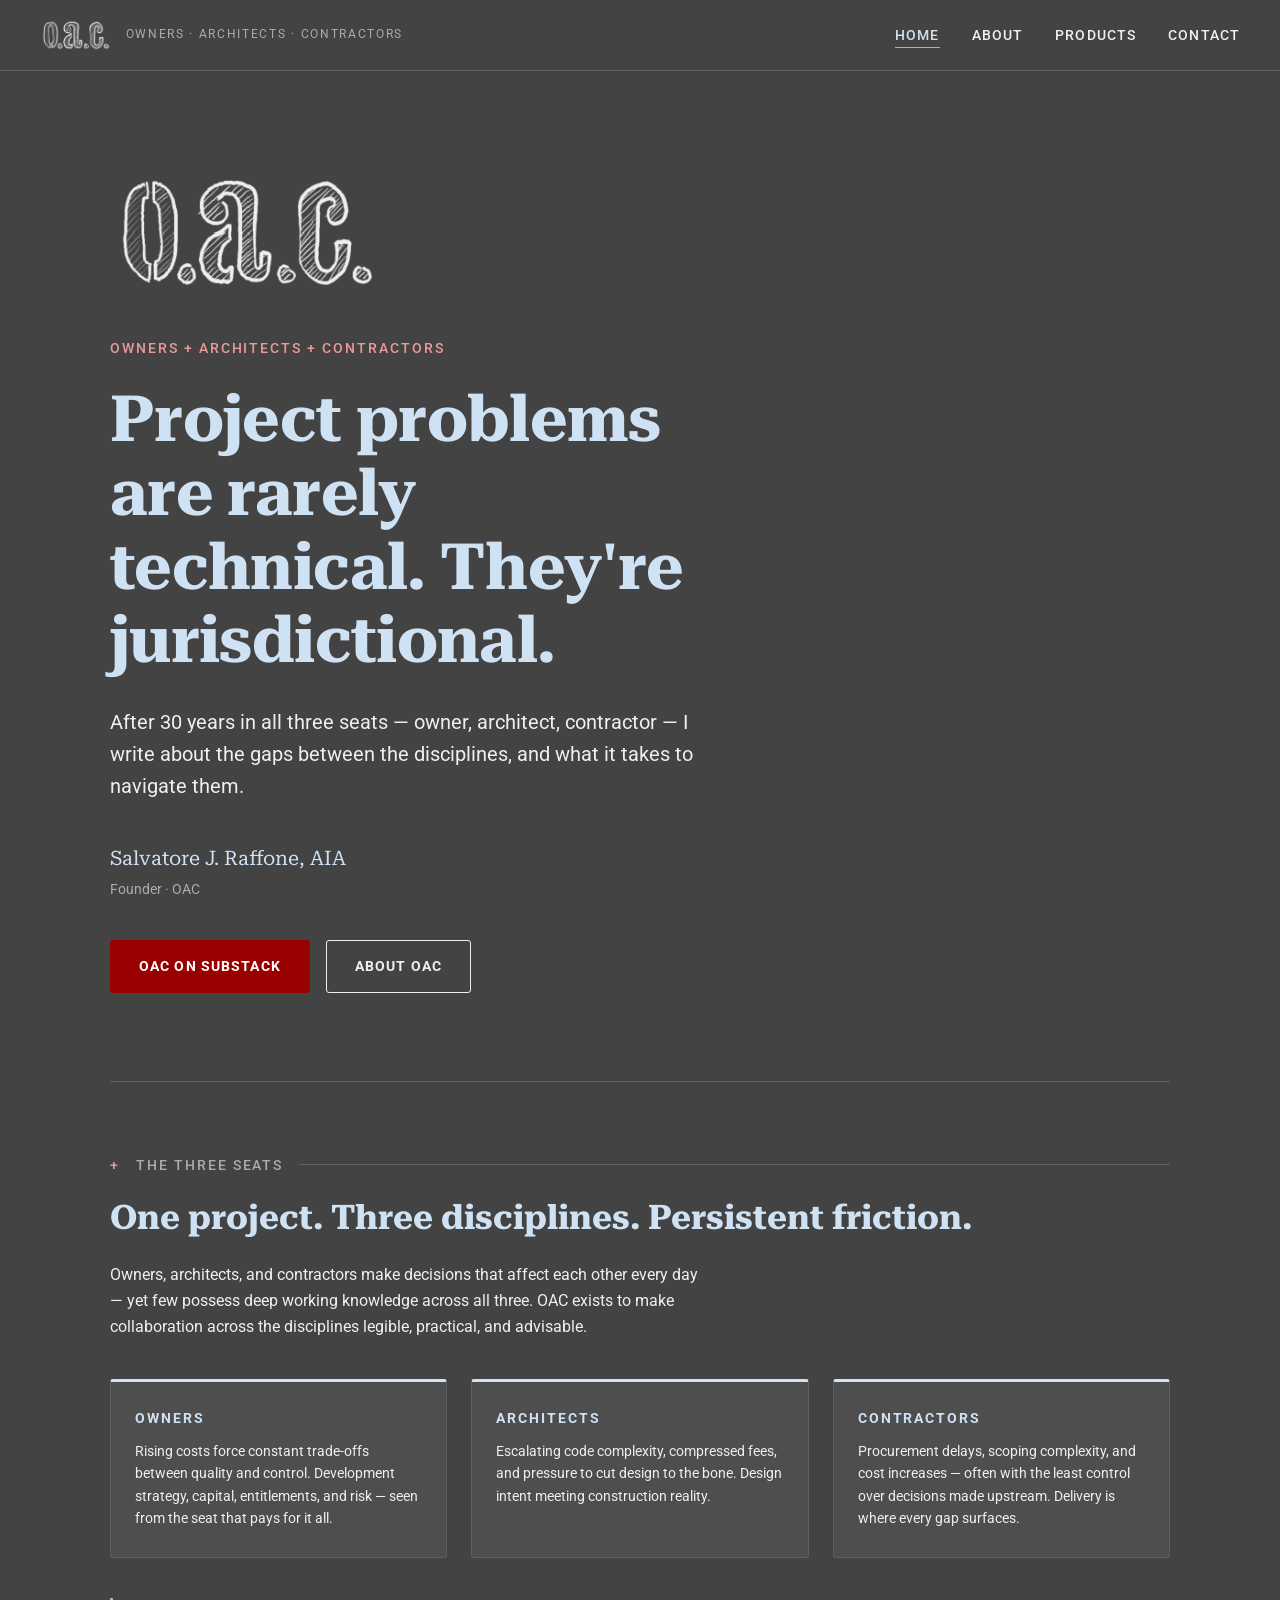
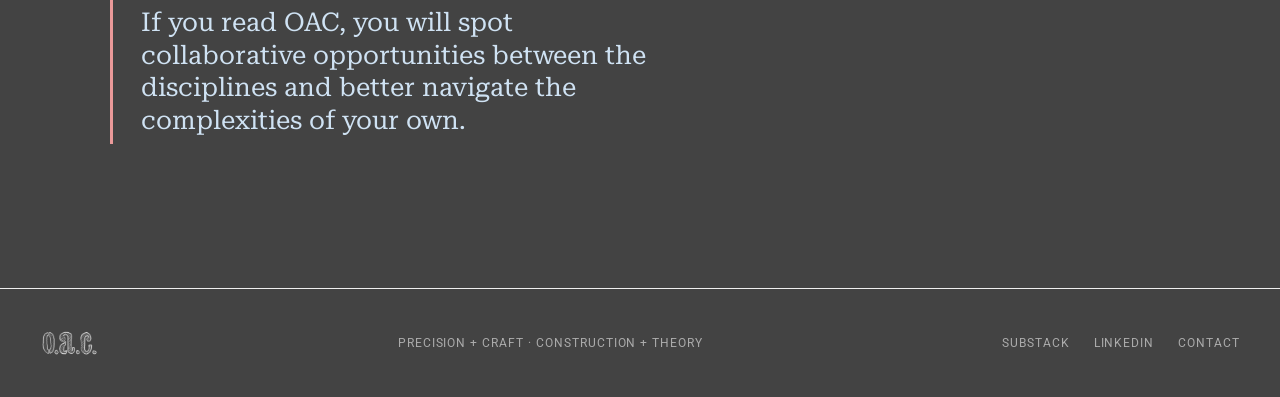
==== index.html @ 72e9e720 "Add files via upload" ====
<!DOCTYPE html>
<html lang="en" data-theme="dark">
<head>
<meta charset="UTF-8">
<meta name="viewport" content="width=device-width, initial-scale=1.0">
<title>OAC — Owner · Architect · Contractor</title>
<link rel="icon" type="image/png" sizes="32x32" href="assets/icons/favicon-32.png">
<link rel="icon" type="image/png" sizes="16x16" href="assets/icons/favicon-16.png">
<link rel="apple-touch-icon" sizes="180x180" href="assets/icons/apple-touch-icon-180.png">
<link rel="manifest" href="site.webmanifest">
<meta name="theme-color" content="#434343">
<meta name="apple-mobile-web-app-capable" content="yes">
<meta name="apple-mobile-web-app-status-bar-style" content="black-translucent">
<meta name="apple-mobile-web-app-title" content="OAC">
<link rel="stylesheet" href="_ds/oac-design-system-d73471cf-1b62-492b-b263-cdf542d53467/styles.css">
<link rel="stylesheet" href="site.css">
</head>
<body>

<header class="site-nav">
  <a class="brand" href="index.html">
    <img src="assets/oac-logomark-white-transparent.png" alt="OAC">
    <span>Owners · Architects · Contractors</span>
  </a>
  <nav>
    <ul>
      <li><a href="index.html" aria-current="page">Home</a></li>
      <li><a href="about.html">About</a></li>
      <li><a href="products.html">Products</a></li>
      <li><a href="contact.html">Contact</a></li>
    </ul>
  </nav>
</header>

<main class="page">

  <section class="hero" data-screen-label="Home hero">
    <img class="mark" src="assets/oac-logomark-white-transparent.png" alt="OAC logomark">
    <p class="disciplines">Owners + Architects + Contractors</p>
    <h1>Project problems are rarely technical. They're jurisdictional.</h1>
    <p class="lede">After 30 years in all three seats — owner, architect, contractor — I write about the gaps between the disciplines, and what it takes to navigate them.</p>
    <p class="byline">Salvatore J. Raffone, AIA<small>Founder · OAC</small></p>
    <div class="btn-row">
      <a class="btn btn-primary" href="https://salvatoreraffone.substack.com/" target="_blank" rel="noopener">OAC on Substack</a>
      <a class="btn btn-secondary" href="about.html">About OAC</a>
    </div>
  </section>

  <section class="section" data-screen-label="Three seats">
    <p class="eyebrow"><span class="tick">+</span>The Three Seats</p>
    <h2>One project. Three disciplines. Persistent friction.</h2>
    <p class="body-copy">Owners, architects, and contractors make decisions that affect each other every day — yet few possess deep working knowledge across all three. OAC exists to make collaboration across the disciplines legible, practical, and advisable.</p>
    <div class="seat-grid">
      <article class="seat">
        <h3>Owners</h3>
        <p>Rising costs force constant trade-offs between quality and control. Development strategy, capital, entitlements, and risk — seen from the seat that pays for it all.</p>
      </article>
      <article class="seat">
        <h3>Architects</h3>
        <p>Escalating code complexity, compressed fees, and pressure to cut design to the bone. Design intent meeting construction reality.</p>
      </article>
      <article class="seat">
        <h3>Contractors</h3>
        <p>Procurement delays, scoping complexity, and cost increases — often with the least control over decisions made upstream. Delivery is where every gap surfaces.</p>
      </article>
    </div>
    <blockquote class="promise">
      <p>If you read OAC, you will spot collaborative opportunities between the disciplines and better navigate the complexities of your own.</p>
    </blockquote>
  </section>

</main>

<footer class="site-footer">
  <img src="assets/oac-logomark-white-transparent.png" alt="OAC">
  <p>Precision + Craft · Construction + Theory</p>
  <nav>
    <a href="https://salvatoreraffone.substack.com/" target="_blank" rel="noopener">Substack</a>
    <a href="https://www.linkedin.com/in/salvatore-j-raffone-aia-b1a85b1/" target="_blank" rel="noopener">LinkedIn</a>
    <a href="contact.html">Contact</a>
  </nav>
</footer>

</body>
</html>
---- _ds/oac-design-system-d73471cf-1b62-492b-b263-cdf542d53467/styles.css ----
@import "tokens/fonts.css";
@import "tokens/colors.css";
@import "tokens/typography.css";
@import "tokens/spacing.css";
@import "tokens/base.css";
---- site.css ----
/* OAC site styles — composes with the OAC design-system tokens */

html { scroll-behavior: smooth; }

body {
  -webkit-font-smoothing: antialiased;
}

/* ---------- Nav ---------- */
.site-nav {
  position: sticky;
  top: 0;
  z-index: 10;
  display: flex;
  align-items: center;
  justify-content: space-between;
  gap: 24px;
  padding: 18px 40px;
  background: var(--surface-page);
  border-bottom: 1px solid var(--border-default);
}
.site-nav .brand {
  display: flex;
  align-items: center;
  gap: 14px;
  text-decoration: none;
}
.site-nav .brand img { height: 34px; display: block; }
.site-nav .brand span {
  font-family: var(--font-body);
  font-size: var(--text-xs);
  letter-spacing: var(--tracking-wide);
  color: var(--text-muted);
  text-transform: uppercase;
}
.site-nav ul {
  display: flex;
  gap: 32px;
  list-style: none;
  margin: 0;
  padding: 0;
}
.site-nav ul a {
  font-family: var(--font-body);
  font-size: var(--text-sm);
  font-weight: var(--weight-medium);
  letter-spacing: var(--tracking-caps);
  text-transform: uppercase;
  text-decoration: none;
  color: var(--text-body);
  padding-bottom: 4px;
  border-bottom: 1.5px solid transparent;
  transition: color 150ms ease, border-color 150ms ease;
}
.site-nav ul a:hover { color: var(--link-hover); }
.site-nav ul a[aria-current="page"] {
  color: var(--text-heading);
  border-bottom-color: var(--accent-danger);
}

/* ---------- Layout ---------- */
.page {
  max-width: 1060px;
  margin: 0 auto;
  padding: 0 40px;
}

.eyebrow {
  font-family: var(--font-body);
  font-size: var(--text-sm);
  font-weight: var(--weight-medium);
  letter-spacing: var(--tracking-wide);
  text-transform: uppercase;
  color: var(--text-muted);
  display: flex;
  align-items: center;
  gap: 16px;
  margin: 0 0 20px;
}
.eyebrow::after {
  content: "";
  flex: 1;
  height: 1px;
  background: var(--border-default);
}
.eyebrow .tick { color: var(--accent-danger); }

/* ---------- Hero ---------- */
.hero {
  padding: 96px 0 88px;
}
.hero .mark { height: 130px; display: block; margin-bottom: 40px; }
.hero .disciplines {
  font-family: var(--font-body);
  font-size: var(--text-sm);
  font-weight: var(--weight-medium);
  letter-spacing: var(--tracking-wide);
  text-transform: uppercase;
  color: var(--oac-rose);
  margin: 0 0 24px;
}
.hero h1 {
  font-size: clamp(40px, 5.4vw, 64px);
  font-weight: var(--weight-bold);
  line-height: var(--leading-tight);
  letter-spacing: -0.01em;
  max-width: 17ch;
  margin: 0 0 28px;
  text-wrap: pretty;
}
.hero .lede {
  font-size: var(--text-lg);
  line-height: var(--leading-body);
  max-width: 58ch;
  margin: 0 0 40px;
  color: var(--text-body);
  text-wrap: pretty;
}
.hero .byline {
  font-family: var(--font-display);
  font-size: var(--text-lg);
  color: var(--text-heading);
  margin: 0 0 40px;
}
.hero .byline small {
  display: block;
  font-family: var(--font-body);
  font-size: var(--text-sm);
  color: var(--text-muted);
  margin-top: 4px;
}

/* ---------- Buttons ---------- */
.btn-row { display: flex; gap: 16px; flex-wrap: wrap; }
.btn {
  display: inline-block;
  font-family: var(--font-body);
  font-size: var(--text-sm);
  font-weight: var(--weight-semibold);
  letter-spacing: var(--tracking-caps);
  text-transform: uppercase;
  text-decoration: none;
  padding: 14px 28px;
  border-radius: 3px;
  white-space: nowrap;
  transition: background 150ms ease, color 150ms ease, border-color 150ms ease;
}
.btn-primary {
  background: var(--oac-red);
  color: var(--oac-white);
  border: 1.5px solid var(--oac-red);
}
.btn-primary:hover { background: #7a0000; border-color: #7a0000; color: var(--oac-white); }
.btn-secondary {
  background: transparent;
  color: var(--text-body);
  border: 1.5px solid var(--border-strong);
}
.btn-secondary:hover { color: var(--text-heading); border-color: var(--accent-primary); }

/* ---------- Sections ---------- */
.section { padding: 72px 0; border-top: 1px solid var(--border-default); }
.section h2 {
  font-size: var(--text-2xl);
  font-weight: var(--weight-bold);
  margin: 0 0 24px;
  text-wrap: pretty;
}
.section .body-copy {
  max-width: 66ch;
  font-size: var(--text-md);
  line-height: var(--leading-body);
}
.section .body-copy p { margin: 0 0 20px; }

/* Three-seat grid */
.seat-grid {
  display: grid;
  grid-template-columns: repeat(3, 1fr);
  gap: 24px;
  margin-top: 40px;
}
.seat {
  border: 1px solid var(--border-default);
  border-top: 3px solid var(--accent-primary);
  border-radius: 3px;
  background: var(--surface-card);
  padding: 28px 24px;
}
.seat h3 {
  font-family: var(--font-body);
  font-size: var(--text-sm);
  font-weight: var(--weight-bold);
  letter-spacing: var(--tracking-wide);
  text-transform: uppercase;
  color: var(--text-heading);
  margin: 0 0 12px;
}
.seat p { margin: 0; font-size: var(--text-sm); line-height: var(--leading-body); color: var(--text-body); }

/* Pull quote */
.promise {
  border-left: 3px solid var(--accent-danger);
  padding: 8px 0 8px 28px;
  margin: 40px 0 0;
}
.promise p {
  font-family: var(--font-display);
  font-size: var(--text-xl);
  line-height: var(--leading-heading);
  color: var(--text-heading);
  margin: 0;
  max-width: 34ch;
  text-wrap: pretty;
}

/* ---------- Product cards ---------- */
.product-grid {
  display: grid;
  grid-template-columns: repeat(2, 1fr);
  gap: 24px;
  margin-top: 40px;
}
.product {
  border: 1px solid var(--border-default);
  border-radius: 3px;
  background: var(--surface-card);
  padding: 28px;
  display: flex;
  flex-direction: column;
  gap: 12px;
}
.product .num {
  font-family: var(--font-stencil);
  font-size: var(--text-lg);
  color: var(--oac-rose);
}
.product h3 {
  font-size: var(--text-lg);
  font-weight: var(--weight-bold);
  margin: 0;
}
.product p { margin: 0; font-size: var(--text-sm); line-height: var(--leading-body); flex: 1; }
.badge {
  align-self: flex-start;
  font-family: var(--font-body);
  font-size: var(--text-xs);
  font-weight: var(--weight-semibold);
  letter-spacing: var(--tracking-wide);
  text-transform: uppercase;
  color: var(--text-muted);
  border: 1px solid var(--border-default);
  border-radius: 2px;
  padding: 4px 10px;
}

/* ---------- Contact ---------- */
.contact-list {
  display: grid;
  gap: 0;
  margin-top: 40px;
  border-top: 1px solid var(--border-default);
  max-width: 640px;
}
.contact-list .row {
  display: grid;
  grid-template-columns: 160px 1fr;
  gap: 24px;
  padding: 20px 0;
  border-bottom: 1px solid var(--border-default);
  align-items: baseline;
}
.contact-list .label {
  font-family: var(--font-body);
  font-size: var(--text-xs);
  font-weight: var(--weight-semibold);
  letter-spacing: var(--tracking-wide);
  text-transform: uppercase;
  color: var(--text-muted);
}
.contact-list .value { font-size: var(--text-md); }
.contact-list .value a { text-decoration: none; }
.contact-list .value a:hover { text-decoration: underline; }

/* ---------- Footer ---------- */
.site-footer {
  border-top: 1.5px solid var(--border-strong);
  margin-top: 72px;
  padding: 40px;
  display: flex;
  align-items: center;
  justify-content: space-between;
  gap: 24px;
  flex-wrap: wrap;
}
.site-footer img { height: 28px; opacity: 0.85; }
.site-footer p {
  margin: 0;
  font-size: var(--text-xs);
  letter-spacing: var(--tracking-caps);
  text-transform: uppercase;
  color: var(--text-muted);
}
.site-footer nav { display: flex; gap: 24px; }
.site-footer nav a {
  font-size: var(--text-xs);
  letter-spacing: var(--tracking-caps);
  text-transform: uppercase;
  text-decoration: none;
  color: var(--text-muted);
}
.site-footer nav a:hover { color: var(--link-hover); }

/* ---------- About portrait ---------- */
.about-grid {
  display: grid;
  grid-template-columns: 300px 1fr;
  gap: 48px;
  align-items: start;
}
.portrait {
  margin: 0;
  border: 1px solid var(--border-default);
  border-top: 3px solid var(--accent-danger);
  border-radius: 3px;
  overflow: hidden;
  background: var(--surface-card);
}
.portrait img {
  display: block;
  width: 100%;
  height: auto;
  filter: grayscale(1) contrast(1.05);
  opacity: 0.92;
}

/* ---------- Responsive ---------- */
@media (max-width: 860px) {
  .site-nav { padding: 16px 20px; }
  .site-nav ul { gap: 18px; }
  .page { padding: 0 20px; }
  .hero { padding: 64px 0 56px; }
  .seat-grid, .product-grid { grid-template-columns: 1fr; }
  .contact-list .row { grid-template-columns: 1fr; gap: 4px; }
  .about-grid { grid-template-columns: 1fr; gap: 32px; }
  .portrait { max-width: 280px; }
}
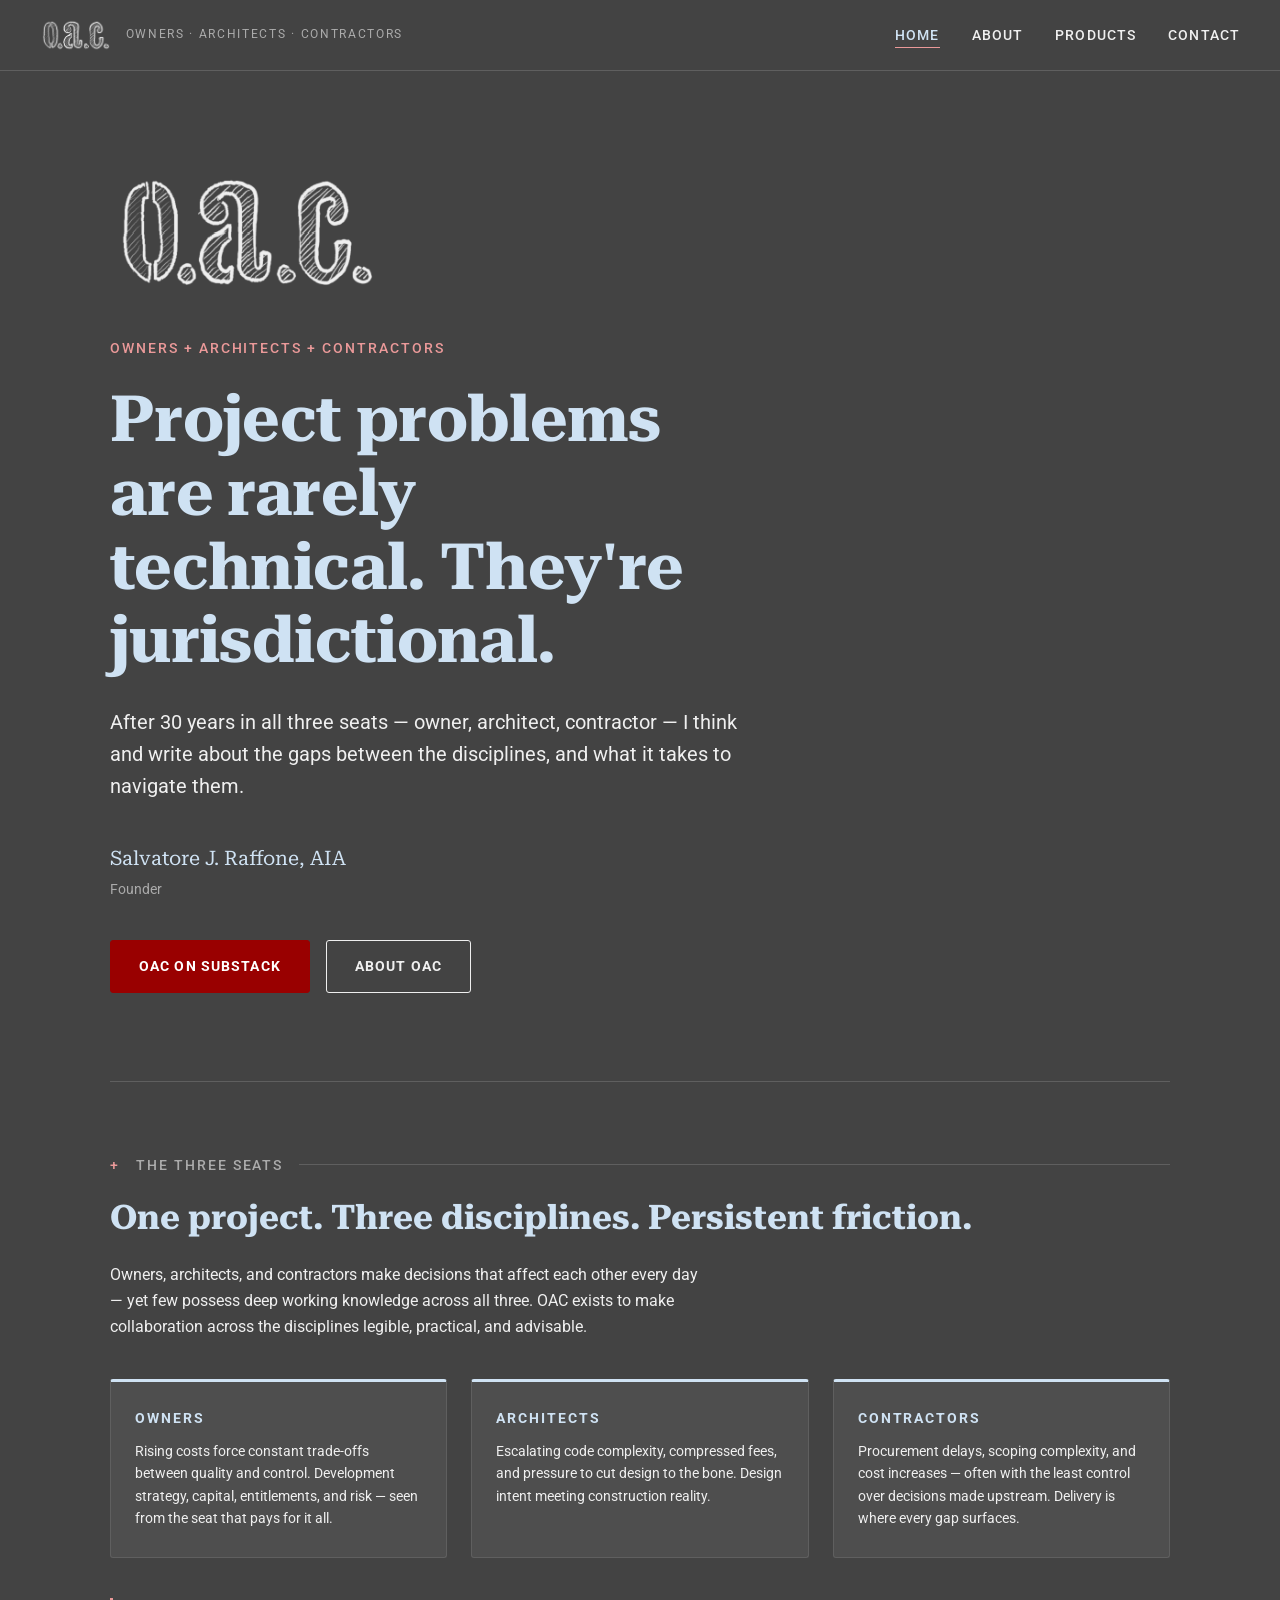
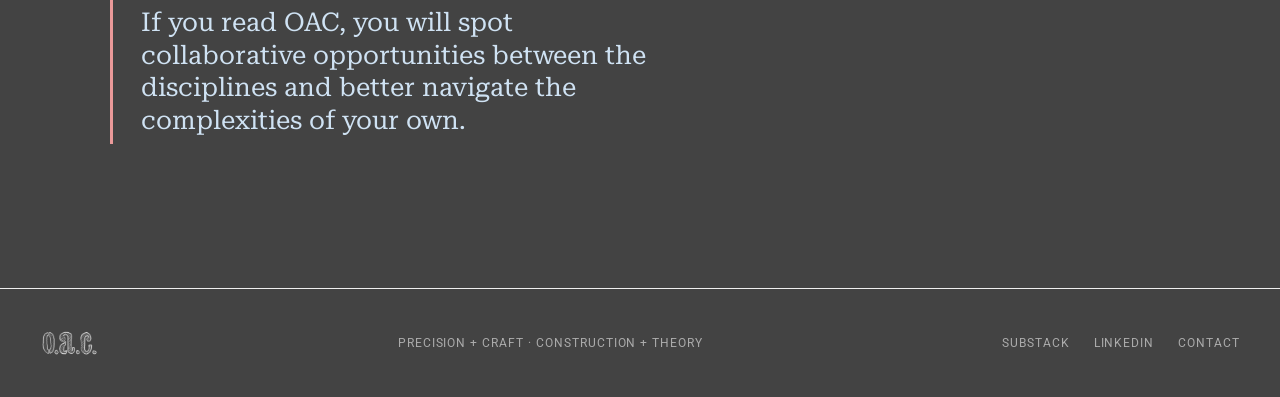
==== commit 4c4b5c13: "Add files via upload" ====
--- a/index.html
+++ b/index.html
@@ -38,8 +38,8 @@
     <img class="mark" src="assets/oac-logomark-white-transparent.png" alt="OAC logomark">
     <p class="disciplines">Owners + Architects + Contractors</p>
     <h1>Project problems are rarely technical. They're jurisdictional.</h1>
-    <p class="lede">After 30 years in all three seats — owner, architect, contractor — I write about the gaps between the disciplines, and what it takes to navigate them.</p>
-    <p class="byline">Salvatore J. Raffone, AIA<small>Founder · OAC</small></p>
+    <p class="lede">After 30 years in all three seats — owner, architect, contractor — I think and write about the gaps between the disciplines, and what it takes to navigate them.</p>
+    <p class="byline">Salvatore J. Raffone, AIA<small>Founder</small></p>
     <div class="btn-row">
       <a class="btn btn-primary" href="https://salvatoreraffone.substack.com/" target="_blank" rel="noopener">OAC on Substack</a>
       <a class="btn btn-secondary" href="about.html">About OAC</a>
